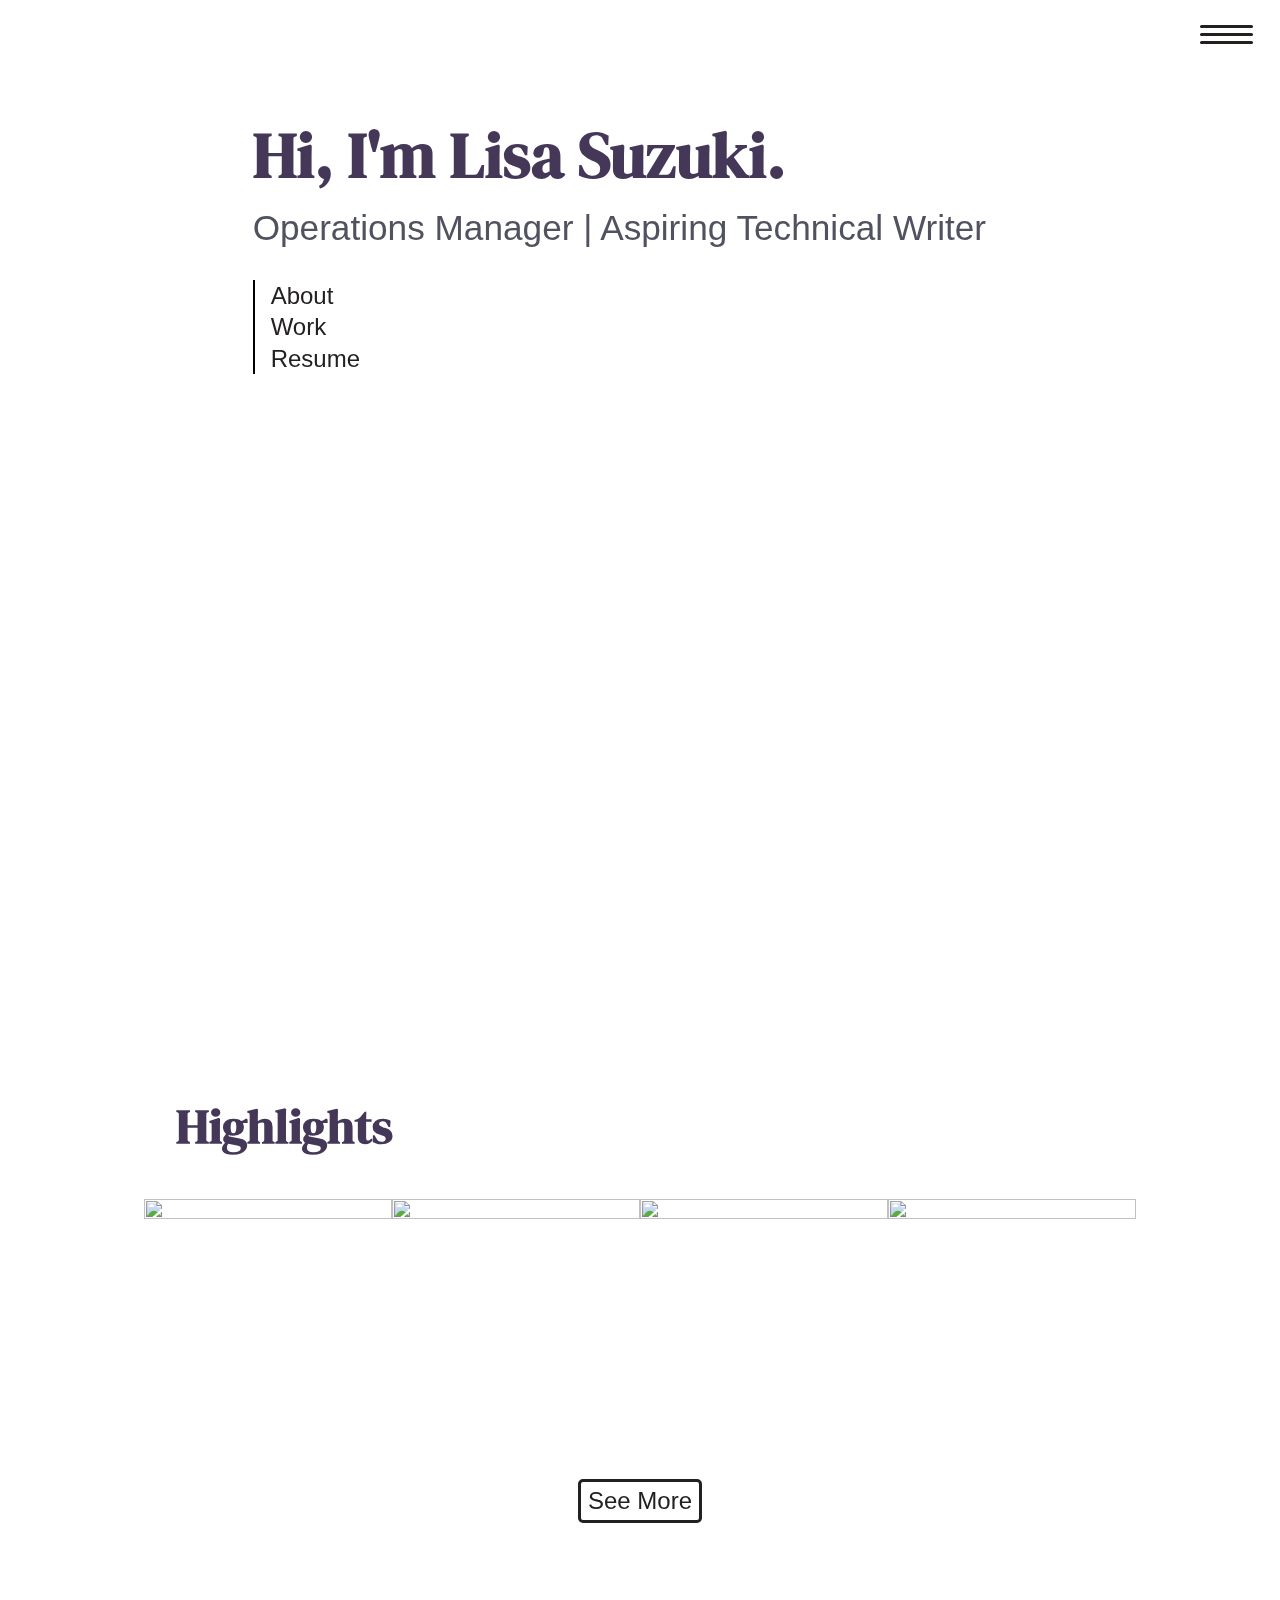
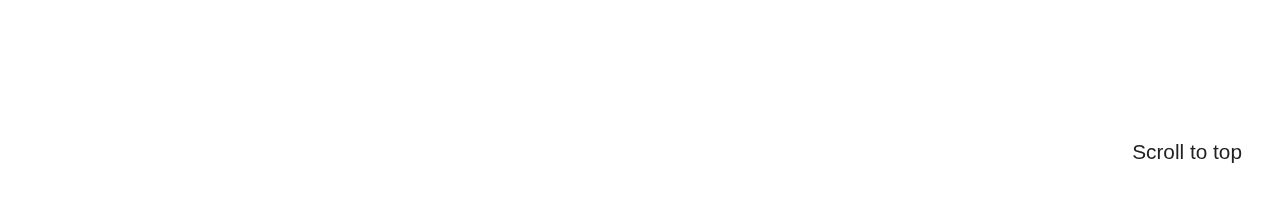
==== index.html @ 424a1374 "First commit" ====
<!DOCTYPE html>
<html lang="en">
<head>
    <meta charset="UTF-8">
    <meta http-equiv="X-UA-Compatible" content="IE=edge">
    <meta name="viewport" content="width=device-width, initial-scale=1.0">
    <title>Lisa Suzuki</title>
    <script src="https://kit.fontawesome.com/bf3b8fd05c.js" crossorigin="anonymous"></script>
    <link rel="preconnect" href="https://fonts.googleapis.com">
    <link rel="preconnect" href="https://fonts.gstatic.com" crossorigin>
    <link href="https://fonts.googleapis.com/css2?family=DM+Serif+Display&family=Poppins:wght@300&display=swap" rel="stylesheet">
    <link rel="stylesheet" href="styles.css">
</head>
<body>
    <header id="header">
        <!-- Socials -->
        <ul class="social-list social-list--main">
            <li class="social-list__item">
                <a class="social-list__link" href="mailto:lisasuzuki1@gmail.com">
                    <i class="fa-solid fa-envelope"></i>
                </a>
            </li>
            <li class="social-list__item">
                <a class="social-list__link" href="https://github.com/lisa005">
                    <i class="fa-brands fa-github"></i>
                </a>
            </li>
            <li class="social-list__item">
                <a class="social-list__link" href="https://www.linkedin.com/in/lisasuzuki/">
                    <i class="fa-brands fa-linkedin-in"></i>
                </a>
            </li>
        </ul>
        <!-- Navigation -->
        <button class="nav-toggle" aria-label="toggle-navigation">
            <span class="hamburger"></span>
        </button>
        <nav class="nav">
            <ul class="nav__list">
                <li class="nav__item"><a href="index.html">Home</a></li>
                <li class="nav__item"><a href="about.html">About</a></li>
                <li class="nav__item"><a href="work.html">Work</a></li>
                <li class="nav__item"><a href="resume.html">Resume</a></li>
                <li class="nav__item"><a href="contact.html">Contact</a></li>
            </ul>
        </nav>
    </header>

    <!-- Main -->
    <section class="main" id="home">
        <div class="main-content">
            <div class="col1">
                <h1 class="section__title section__title--main" >
                Hi, I'm Lisa Suzuki.
                </h1> 
                <p class="section__subtitle section__subtitle--main">
                    Operations Manager | Aspiring Technical Writer
                </p>
                <div class="cta">
                    <ul class="cta-btn__list">
                        <li class="cta-btn"><a href="about.html">About</a></li>
                        <li class="cta-btn"><a href="work.html">Work</a></li>
                        <li class="cta-btn"><a href="resume.html">Resume</a></li>
                    </ul>
                </div>
            </div>
            <div class="col2">
                <img class="headshot" src="https://drive.google.com/uc?export=view&id=1xIZOQ8MfpaXcXSyoNAeSa58tVOit05UL" alt="">
            </div>
        </div>
        <div class="arrow-down__btn" id="arrow-down">
            <a href="#highlights" class="arrow-down arrow-bounce"><i class="fa-solid fa-arrow-down-long"></i></a>
        </div>
    </section>

    <!-- Highlights -->
    <section class="highlights" id="highlights">
        <div class="highlights__content">
            <h2 class="section__title section__title--highlights">
            Highlights
            </h2>
            <div class="portfolio-projects">
                <!-- Item #1 -->
                <div class="portfolio__item">
                    <a href="https://docs.google.com/document/d/19oENNnhOYqrOrd8UAsnpY02nN8G3Vg0a2EtV0fFKEw4/edit?usp=sharing" class="portfolio__link">
                        <img src="https://images.unsplash.com/photo-1582078926662-b63927d0108d?ixlib=rb-1.2.1&ixid=MnwxMjA3fDB8MHxwaG90by1wYWdlfHx8fGVufDB8fHx8&auto=format&fit=crop&w=1470&q=80" alt="" class="portfolio__img">
                        <div class="portfolio__item--overlay">
                            <div class="overlay__text">
                                <h3 class="item__title">Tutorial</h3>
                                <p class="item__desc">Create your GitHub Profile README</p> 
                            </div>
                        </div>
                    </a>
                </div>

                <!-- Item #2 -->
                <div class="portfolio__item">
                    <a href="https://docs.google.com/document/d/13A3d9CB9i2I7hEKwP_toS7kCRSdtEa2Hw5tIGyRtuUo/edit?usp=sharing" class="portfolio__link">
                        <img src="https://images.unsplash.com/photo-1601001435957-74f0958a93fb?ixlib=rb-1.2.1&ixid=MnwxMjA3fDB8MHxwaG90by1wYWdlfHx8fGVufDB8fHx8&auto=format&fit=crop&w=880&q=80" alt="" class="portfolio__img">
                        <div class="portfolio__item--overlay">
                            <div class="overlay__text">
                                <h3 class="item__title">How-To Guide</h3>
                                <p class="item__desc">How to add files to your GitHub repository</p> 
                            </div>
                        </div>
                    </a>
                </div>

                <!-- Item #3 -->
                <div class="portfolio__item">
                    <a href="https://docs.google.com/document/d/1HRZgvtm9RDyTSktu8YE-uiuGAkn19k6e6M-1iOgNTm0/edit?usp=sharing" class="portfolio__link">
                        <img src="https://images.unsplash.com/photo-1471897488648-5eae4ac6686b?ixlib=rb-1.2.1&ixid=MnwxMjA3fDB8MHxwaG90by1wYWdlfHx8fGVufDB8fHx8&auto=format&fit=crop&w=687&q=80" alt="" class="portfolio__img">
                        <div class="portfolio__item--overlay">
                            <div class="overlay__text">
                                <h3 class="item__title">Reference</h3>
                                <p class="item__desc">UI components of GitHub Desktop</p>
                            </div>
                        </div>
                    </a>
                </div>

                <!-- Item #4 -->
                <div class="portfolio__item">
                    <a href="https://itieo-landing-page.pages.dev/" class="portfolio__link">
                        <img src="https://drive.google.com/uc?id=19ysJeyk-ONMLa8gieAEtKri6s05YzTJR" alt="" class="portfolio__img">
                        <div class="portfolio__item--overlay">
                            <div class="overlay__text">
                                <h3 class="item__title">Landing Page</h3>
                                <p class="item__desc">Demo landing page for ITI Electro-Optics company</p> 
                            </div>
                        </div>
                    </a>
                </div>
            </div>
            <div class="portfolio__btn--container">
                <a href="work.html" class="portfolio__btn">See More</a>
            </div>
        </div>
    </section>

    <!-- Footer -->
    <footer>
        <button id="pageup__btn">
            <span class="pageup__btn--icon">
                <i class="fa-solid fa-arrow-up-long"></i>
            </span>
            <span class="pageup__btn--text">
                Scroll to top
            </span>
        </button>
    </footer>
    <script src="app.js"></script>
</body>
</html>
---- styles.css ----
body, html {
    margin: 0;
    padding: 0;
}

*, 
*::before,
*::after {
    box-sizing: border-box;
    scroll-behavior: smooth;
}

:root {
    --ff-primary: 'DM Serif Display', serif;
    --ff-secondary: 'Poppings', sans-serif;

    --fw-reg: 300;
    --fw-bold: 900;
 
    --clr-light: #F5F5F5;
    --clr-dark: #232020;
    --clr-accent: #443758;
    --clr-secondary: #51525f;
    --clr-pop: #DA4471;

    --fs-h1: 2.8rem;
    --fs-h2: 2rem;
    --fs-h3: 1.5rem;
    --fs-body: 1.25rem;
    --fs-btn: 1.3rem;
}

/* Typography & Sizing*/
img {
    display: block;
    max-width: 100%;
}

h1,
h2,
h3 {
    font-family: var(--ff-primary);
    color: var(--clr-accent);
}

h1 {
    font-size: var(--fs-h1);
    font-weight: var(--fw-bold);
}

h2 {
    font-size: var(--fs-h2);
    font-weight: var(--fw-bold);
}

p {
    font-family: var(--ff-secondary);
    font-size: var(--fs-body);
    font-weight: var(--fw-reg);
    color: var(--clr-dark);
}

.section__title,
.section__subtitle {
    line-height: 1.1;
}

.section__title {
    margin-bottom: 0.3em;
}

.section__subtitle--main {
    font-size: var(--fs-h3);
    color: var(--clr-secondary);
    margin: 0;
}

.nav__item a {
    font-size: 2.5rem;
    font-family: var(--ff-secondary);
}

i.fa-envelope,
i.fa-github,
i.fa-linkedin-in {
    font-size: 1.5rem;
}

.cta-btn a {
    font-family: var(--ff-secondary);
    font-size: var(--fs-btn);
}

@media (min-width: 800px) {
    :root {
        --fs-h1: 4rem;
        --fs-h2: 3rem;
        --fs-h3: 2.2rem;
        --fs-body: 1.4rem;
        --fs-btn: 1.5rem;
    }

    .nav__item, 
    i.fa-envelope,
    i.fa-github,
    i.fa-linkedin-in {
        font-size: 2rem;
    }
}

/* Header */
header {
    display: flex;
    flex-direction: row;
    justify-content: space-between;
    height: 5vh;
}

.social-list__item {
    padding: 0.5em;
    align-items: center;
}

.social-list {
    list-style: none;
    display: flex;
    flex-direction: row;
    padding-top: 1rem;
    padding-bottom: 1rem;
}

.social-list__link {
    color: var(--clr-dark);
}

.nav {
    position: fixed;
    background: var(--clr-light);
    color: var(--clr-dark);
    top: 0;
    bottom: 0;
    left: 0;
    right: 0;
    z-index: -100;

    opacity: 0;
    transition: 0.4s ease-in-out;
}

.nav__list {
    list-style: none;
    display: flex;
    height: 100%;
    flex-direction: column;
    align-items: center;
    justify-content: space-evenly;
}

.nav__item a {
    padding: 0.5em;
    text-decoration: none;
    color: var(--clr-dark);
}

.nav__item a:hover {
    color: var(--clr-pop);
    transition: all 0.3s ease-in-out;
} 

.nav-toggle {
    padding: 0.5em;
    background: transparent;
    border: 0;
    cursor: pointer;
    position: absolute;
    right: 1.5em;
    top: 2em;
    z-index: 1000;
}

.hamburger {
    display: block;
    position: relative;
}

.hamburger,
.hamburger::before, 
.hamburger::after {
    background: var(--clr-dark);
    width: 4em;
    height: 3px;
    border-radius: 1em;
    transition: transform 250ms ease-in-out;
}

.hamburger::before, 
.hamburger::after {
    content: '';
    position: absolute;
    left: 0;
    right: 0;
    background: var(--clr-dark);
}

.hamburger::before { top: 8px; }

.hamburger::after { bottom: 8px; }

.nav-open .nav {
    z-index: 100;
    opacity: 1;
}

.nav-open .hamburger {
    transform: rotate(45deg);
}   

.nav-open .hamburger::before {
    opacity: 0;
}

.nav-open .hamburger::after {
    transform: rotate(90deg) translate(6px);
}

/* Main Section */
.main  {
    min-height: 95vh;
}

.main-content {
    padding-top: 2rem;
}

.section__title,
.section__subtitle,
.cta {
    padding: 0 3rem 0 3rem;
}

.main img {
    transform: scale(0.7);
}

.cta {
    margin-top: 2rem;

}
.cta-btn__list {
    list-style: none;
    display: flex;
    flex-direction: column;
    align-items: flex-start;
    padding-left: 1em;
    line-height: 1.3;
    border-left: 2px solid black;
}

.cta-btn a {
    text-decoration: none;
    color: var(--clr-dark);
}

@media (min-width: 800px) {
    .main {
        display: flex; 
        flex-direction: column;
        align-items: center;
    }
    
    .section__title,
    .section__subtitle,
    .cta {
        padding-right: 0;
        padding-left: 7rem;
    }

    .main-content {
        width: 90%;
        display: grid;
        grid-auto-flow: column;
        align-items: center;
        justify-items: center;
    }
}

/* Scroll Arrow */
.arrow-down {
    display: flex;
    justify-content: center;
    text-decoration: none;
    color: var(--clr-dark);
    font-size: var(--fs-body);
    padding-top: 1rem;
    animation-duration: 2s;
    animation-iteration-count: infinite;
}

.arrow-bounce {
    animation-name: arrow-bounce;
    animation-timing-function: ease;
}

@keyframes arrow-bounce {
    0%   { transform: translateY(0); }
    50%  { transform: translateY(-20px); }
    100% { transform: translateY(0); }
}

/* Highlights Section */
.highlights {
    min-height: 90vh;
}

.section__title--highlights {
    padding-top: 10rem;
    padding-bottom: 2rem;
}

/* Portfolio Module */

.portfolio-projects {
    display: grid;
    grid-template-columns: repeat(auto-fit, minmax(200px, 1fr));
    margin: 0 5em;
}

.portfolio__item {
    position: relative;
    overflow: hidden;
}

.portfolio__img {
    width: 100%;
    aspect-ratio: 1 / 1;
    object-fit: cover;
    transition: transform 750ms ease-in-out;
}

.portfolio__item:hover img {
    filter: blur(4px);
    -webkit-filter: blur(4px);
}

.portfolio__item--overlay {
    position: absolute;
    top: 0;
    bottom: 0;
    left: 0;
    right: 0;
    height: 100%;
    width: 100%;
    opacity: 0;
    transition: 0.5s ease;
    background-color: black;
}

.portfolio__item:hover .portfolio__item--overlay {
    opacity: 0.85;
}

.overlay__text {
    position: absolute; 
    top: 50%;
    left: 50%;  
    -webkit-transform: translate(-50%, -50%);
    -ms-transform: translate(-50%, -50%);
    transform: translate(-50%, -50%);
    text-align: center;
}

.item__title {
    font-size: var(--fs-h3);
    color: var(--clr-light);
    margin: 0 0 0.3em 0;
    line-height: 1;
    font-weight: var(--fw-reg);
}

.item__desc {
    color: var(--clr-light);
    margin: 0;
}

.portfolio__btn--container {
    display: flex;
    justify-content: center;
    padding-top: 2rem;
    padding-bottom: 2rem;
}

.portfolio__btn {
    text-decoration: none;
    font-family: var(--ff-secondary);
    border: solid 3px var(--clr-dark);
    border-radius: 5px;
    padding: 0.2em 0.3em;
    font-size: var(--fs-btn);
    color: var(--clr-dark);
}

.portfolio__btn:hover {
    cursor: pointer;
    background-color: var(--clr-dark);
    transition: 0.3s ease-in-out;
    color: var(--clr-light);
}
    

@media (min-width: 800px) {
    .highlights {
        display: flex; 
        flex-direction: column;
        align-items: center;
    }
    .highlights__content {
        width: 90%;
    }
}

footer {
    padding: 2rem;
    display: flex;
    justify-content: right;
}

#pageup__btn {
    display: flex;
    flex-direction: column;
    height: 50px;
    background: none;
    border: none;
    outline: none;
    align-items: center;
    justify-content: center;
    color: var(--clr-dark);
    padding-bottom: 2rem;
}

#pageup__btn:hover {
    cursor: pointer;
}

.pageup__btn--text {
    font-family: var(--ff-secondary);
    font-size: 1.3rem;
}

.pageup__btn--icon {
    font-size: 1.5rem;
}

/* About Page */

.about {
    display: flex;
    justify-content: center;
    align-items: center;
}

.about img {
    transform: scale(0.7);
}

.about__desc {
    border-left: solid 2px var(--clr-dark);
}

@media (min-width: 800px) {
    .about__container {
        width: 80%;
        display: grid;
        grid-auto-flow: column;
        gap: 2rem;
        justify-items: center;
        align-items: center;
    }

    .about__desc {
        margin-left: 7rem;
    }

    .section__subtitle--about {
        padding-left: 1em;
    }    
}

/* Resume Page */

.resume__header {
    padding-top: 2rem;
    display: flex; 
    flex-direction: column;
    justify-content: space-between;
}

.download-resume__btn {
    display: flex;
    align-items: center;
    padding-left: 3rem;
    padding-top: 0.5rem;
    justify-content: left;
}

#download__btn {
    display: flex;
    flex-direction: row;
    padding: 0.2em 0.3em;
    border: solid 3px var(--clr-dark);
    border-radius: 5px;
    background: none;
    justify-content: center;
    align-items: center;
    text-decoration: none;
}

#download__btn:hover {
    cursor: pointer;
    background-color: var(--clr-dark);
    transition: 0.5s ease-in-out;
}

.download__btn--text, 
.download__btn--icon {
    color: var(--clr-dark); 
}
 
.download__btn--text {
    font-size: var(--fs-btn);
    font-family: var(--ff-secondary);
}

.download__btn--icon {
    font-size: 1.5rem;
    padding-left: 0.3em;
}

#download__btn:hover .download__btn--text, 
#download__btn:hover .download__btn--icon {
    color: var(--clr-light);
} 

.resume {
    display: flex;
    justify-content: center;
    align-items: center;
}

.resume__body {
    padding: 3rem;
}

.resume__heading {
    font-family: var(--ff-primary);
    font-weight: var(--fw-bold);
    font-size: var(--fs-h3);
    color: var(--clr-dark);
    margin-bottom: 0.5em;
}

.resume__section {
    margin-top: 3em;
}

.resume__subsection {
    margin-bottom: 2.5em;
}

.resume__text, 
.resume__list,
.resume__date,
.resume__jobtitle {
    font-family: var(--ff-secondary);
    font-weight: var(--fw-reg);
    color: var(--clr-dark);
    
}

.resume__jobtitle, 
.resume__date {
    font-size: var(--fs-body);
}

.resume__text, 
.resume__list {
    font-size: 1.125rem;
}

.resume__jobtitle {
    margin-top: 0;
    margin-bottom: 0;
}

.resume__date {
    color: var(--clr-secondary);
    margin-bottom: 0.2em;
}

.resume__text--education {
    margin-top: 0;
    margin-bottom: 0.3em;
}

@media (min-width: 800px) {
    .resume__container{
        width: 85%;
    }

    .download-resume__btn {
        padding-left: 7rem;
    }
    .resume__body {
        padding: 3rem 7rem;
    }

    .resume__text, 
    .resume__list {
        font-size: 1.2rem;
    }
}

/* Work Page */

.section__title--work {
    margin-top: 1.5em;
}

.section__subtitle--work {
    font-family: var(--ff-secondary);
    font-weight: var(--fw-reg);
    color: var(--clr-dark);
    font-size: var(--fs-h3);
    margin-top: 1.2em;
}

.writing-list {
    list-style: none;
    border-left: solid 2px var(--clr-dark);
}

.writing-list__item h3 {
    font-family: var(--ff-secondary);
    font-size: var(--fs-btn);
    color: var(--clr-dark);
    font-weight: var(--fw-reg);
}

.writing-list__item h3 {
    margin-bottom: 0.2em;
}

ul.writing-list {
    padding-left: 1em;
    margin: 0 3rem;
}

.writing__link {
    text-decoration: none;
}

.writing__link {
    display: inline-block;
    position: relative;
}

.writing-list__item {
    position: relative;
    display: block;
}

.writing__link h3::after {
    content: '';
    position: absolute;
    bottom: 0;
    left: 0;
    right: 0;
    width: 100%;
    height: 3px;
    transform: scaleX(0);
    background: var(--clr-dark);
    opacity: 0.3;

    transition: transform 0.3s;    
}

.writing__link h3:hover::after{
    transform: scaleX(1);    
}


.projects__section {
    padding-bottom: 3rem;
}

@media (min-width: 800px) {
    .writing-list {
        padding-left: 7rem;
    }

    ul.writing-list {
        padding-left: 1em;
        margin: 0 8rem;
    }    

    .portfolio-projects--work {
        margin: 0 7em;
    }
}

/* Contact Page */

.contact {
    display: flex;
    align-items: center;
    flex-direction: column;
}

.section__title--contact {
    width: 60%;
    padding-left: 0;
    padding-top: 1em;
    margin-bottom: 0.5em;
}

.form__container {
   width: 60%;
}

.form__inputs {
    display: grid;
    grid-template-columns: 1fr;
}

.form__inputs input,
.form__textarea textarea {
    font-size: var(--fs-btn);
    font-family: var(--ff-secondary);
    color: var(--clr-dark);
    border: solid 3px var(--clr-dark)
}

.form__inputs input {
    margin-bottom: -2px;
    padding: 0.4em;
    width: 100%;
}

.form__textarea textarea {
    width: 100%;
    height: 100%;
}

textarea {
    padding-left: 0.3em;
}

.form__btn button,
.close__btn {
    font-size: var(--fs-btn);
    font-family: var(--ff-secondary);
    color: var(--clr-dark);
    padding: 0.2em 0.8em;
    border: solid 3px var(--clr-dark);
    border-radius: 5px;
    background: none;
}

.form__btn {
    padding-top: 1em;
}

.form__btn button:hover,
.close__btn:hover {
    cursor: pointer;
    background-color: var(--clr-dark);
    transition: 0.3s ease-in-out;
    color: var(--clr-light);
}

.form-submit__modal {
    display: none;
    position: fixed;
    z-index: 1;
    left: 0;
    top: 0;
    width: 100%;
    height: 100%;
    overflow: auto;
    background-color: rgb(0, 0, 0); /* Fallback color */
    background-color: rgba(0,0,0,0.4); /* Black w/ opacity */
    padding-top: 15em;
    transition: 0.3s ease-in-out;
}

.modal__content {
    background-color: var(--clr-light);
    width: 60%;
    margin: auto;
    padding: 1.5rem;
    border-radius: 4px;
} 

.modal__content h2 {
    text-align: center;
    margin: 0;
    font-family: var(--ff-secondary);
    font-weight: var(--fw-reg);
    color: var(--clr-dark);
}

.modal__content p {
    text-align: center;
}

.close__btn {
    display: table;
    margin: 0 auto;
    
}

@media (min-width: 800px) {
    .form__container,
    .section__title--contact {
        width: 50%;
    }

    .modal__content {
        width: 40%;
    }

    .form-submit__modal {
        padding-top: 18em;
    }
}
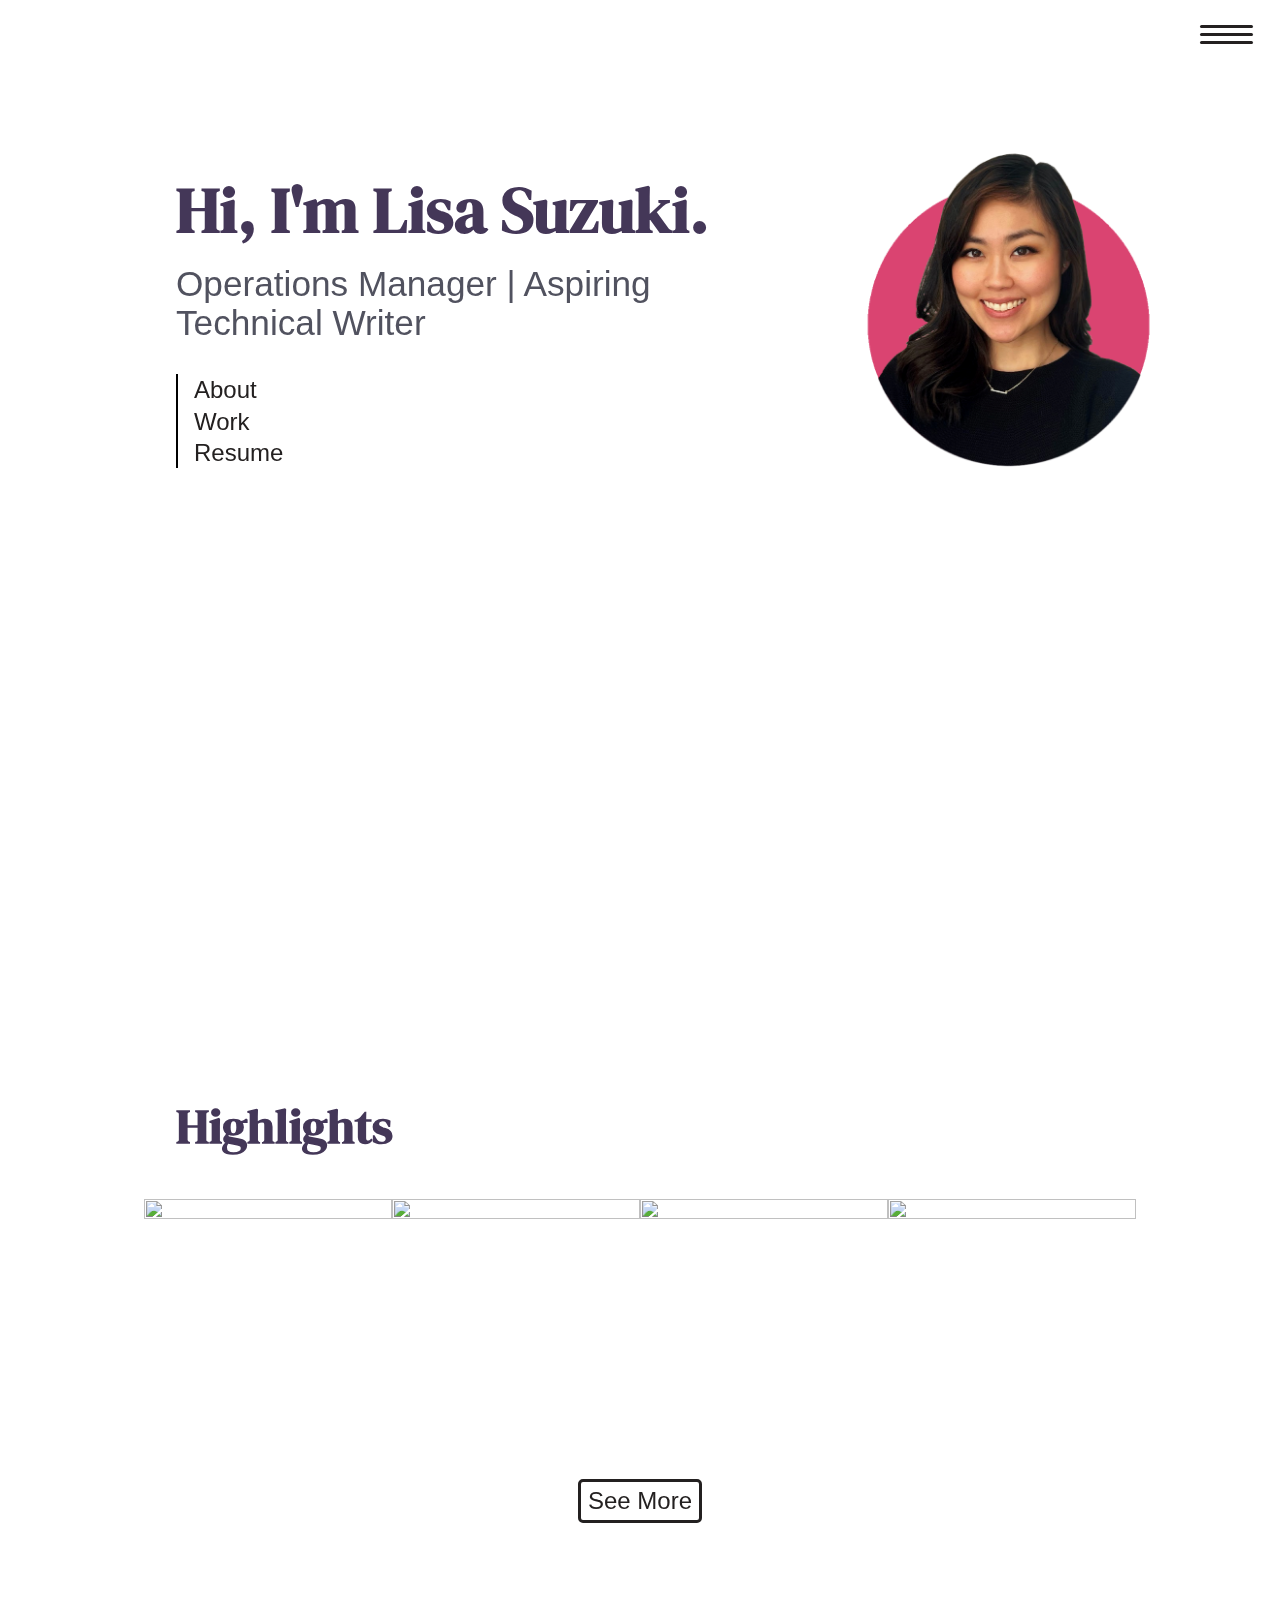
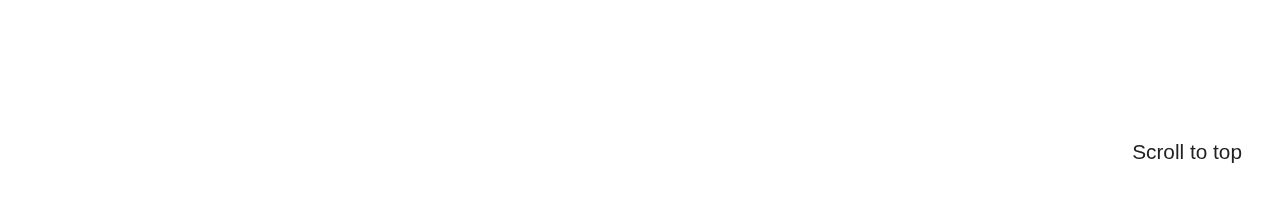
==== commit 3dabc34f: "Edit headshot img src" ====
--- a/index.html
+++ b/index.html
@@ -65,7 +65,7 @@
                 </div>
             </div>
             <div class="col2">
-                <img class="headshot" src="https://drive.google.com/uc?export=view&id=1xIZOQ8MfpaXcXSyoNAeSa58tVOit05UL" alt="">
+                <img class="headshot" src="Headshot.png" alt="">
             </div>
         </div>
         <div class="arrow-down__btn" id="arrow-down">
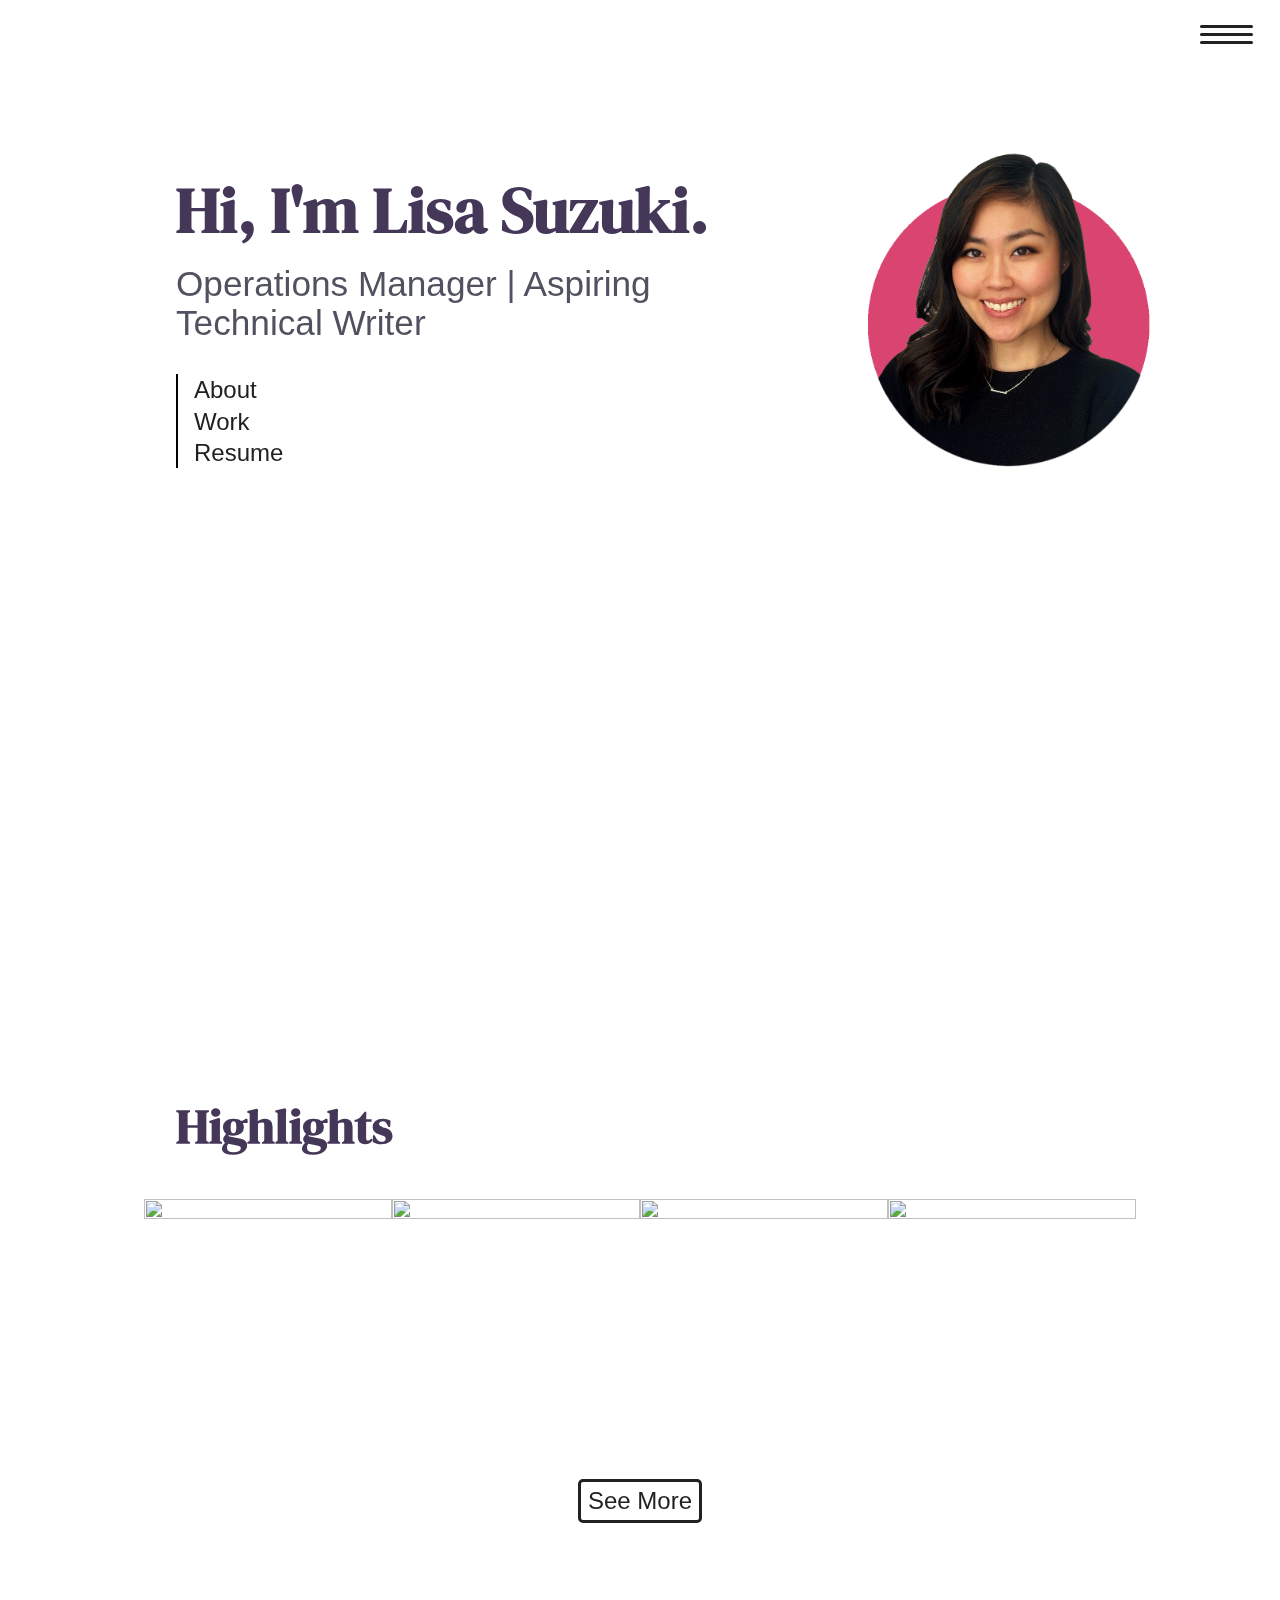
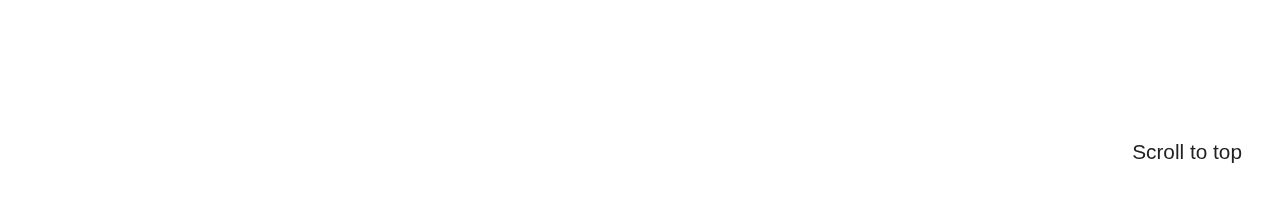
==== commit 46ae6bbe: "Edit links" ====
--- a/index.html
+++ b/index.html
@@ -16,7 +16,7 @@
         <!-- Socials -->
         <ul class="social-list social-list--main">
             <li class="social-list__item">
-                <a class="social-list__link" href="mailto:lisasuzuki1@gmail.com">
+                <a class="social-list__link" href="contact.html">
                     <i class="fa-solid fa-envelope"></i>
                 </a>
             </li>
--- a/styles.css
+++ b/styles.css
@@ -154,10 +154,11 @@
     flex-direction: column;
     align-items: center;
     justify-content: space-evenly;
+    padding-left: 0;
 }
 
 .nav__item a {
-    padding: 0.5em;
+    /* padding: 0.5em; */
     text-decoration: none;
     color: var(--clr-dark);
 }
@@ -456,14 +457,20 @@
     display: flex;
     justify-content: center;
     align-items: center;
+    margin-top: 3em;
 }
 
 .about img {
     transform: scale(0.7);
-}
-
-.about__desc {
+    margin-left: auto;
+    margin-right: auto; 
+    width: 80%
+}
+
+.about__desc .section__subtitle--about{
     border-left: solid 2px var(--clr-dark);
+    padding-left: 1em;
+    margin-left: 3rem;
 }
 
 @media (min-width: 800px) {
@@ -477,12 +484,8 @@
     }
 
     .about__desc {
-        margin-left: 7rem;
-    }
-
-    .section__subtitle--about {
-        padding-left: 1em;
-    }    
+        margin-left: 4rem;
+    }
 }
 
 /* Resume Page */
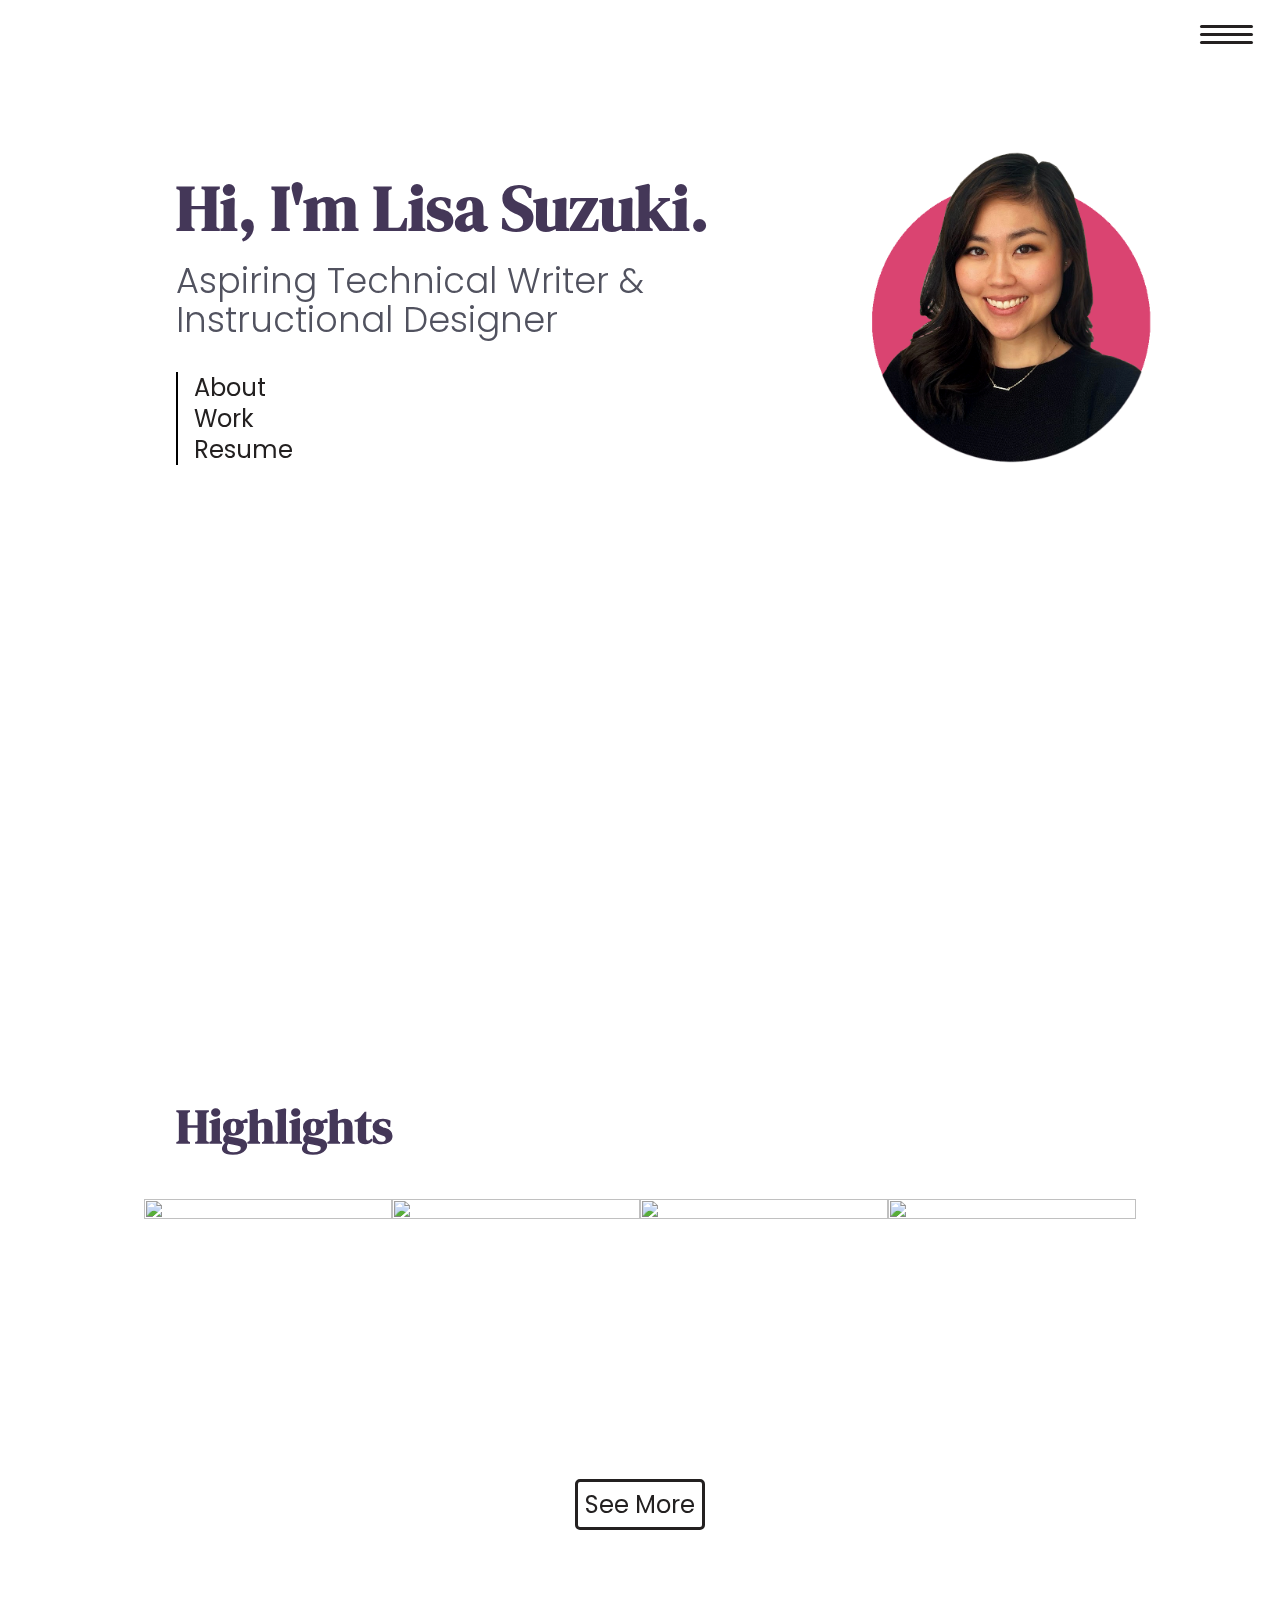
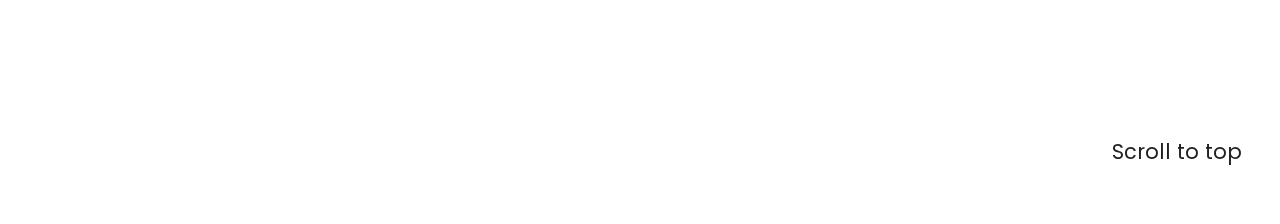
==== commit cbd9e88a: "Update title, header, meta tag for indexing" ====
--- a/index.html
+++ b/index.html
@@ -4,7 +4,9 @@
     <meta charset="UTF-8">
     <meta http-equiv="X-UA-Compatible" content="IE=edge">
     <meta name="viewport" content="width=device-width, initial-scale=1.0">
-    <title>Lisa Suzuki</title>
+    <title>Lisa Suzuki | Operations Manager | Aspiring Technical Writer & Instructional Designer</title>
+    <meta name="description" content="Lisa Suzuki is an aspiring technical writer and instructional designer based in 
+    Los Angeles with a B.A. in Sociology from the University of California, Berkeley.
     <script src="https://kit.fontawesome.com/bf3b8fd05c.js" crossorigin="anonymous"></script>
     <link rel="preconnect" href="https://fonts.googleapis.com">
     <link rel="preconnect" href="https://fonts.gstatic.com" crossorigin>
@@ -54,7 +56,7 @@
                 Hi, I'm Lisa Suzuki.
                 </h1> 
                 <p class="section__subtitle section__subtitle--main">
-                    Operations Manager | Aspiring Technical Writer
+                    Aspiring Technical Writer & Instructional Designer
                 </p>
                 <div class="cta">
                     <ul class="cta-btn__list">
--- a/styles.css
+++ b/styles.css
@@ -12,7 +12,7 @@
 
 :root {
     --ff-primary: 'DM Serif Display', serif;
-    --ff-secondary: 'Poppings', sans-serif;
+    --ff-secondary: 'Poppins', sans-serif;
 
     --fw-reg: 300;
     --fw-bold: 900;
@@ -379,6 +379,8 @@
 }
 
 .item__desc {
+    font-size: var(--fs-body);
+    line-height: 1;
     color: var(--clr-light);
     margin: 0;
 }
@@ -550,8 +552,10 @@
 }
 
 .resume__body {
-    padding: 3rem;
-}
+    padding: 1.5rem 3rem 3rem 3rem;
+    margin-top: 0;
+}
+
 
 .resume__heading {
     font-family: var(--ff-primary);
@@ -565,6 +569,10 @@
     margin-top: 3em;
 }
 
+.resume__section--summary {
+    margin-top: 0;
+}
+
 .resume__subsection {
     margin-bottom: 2.5em;
 }
@@ -613,7 +621,7 @@
         padding-left: 7rem;
     }
     .resume__body {
-        padding: 3rem 7rem;
+        padding: 1.5rem 7rem 3rem 7rem;
     }
 
     .resume__text, 
@@ -693,6 +701,14 @@
 
 .projects__section {
     padding-bottom: 3rem;
+}
+
+.title-smaller {
+    font-size: 1.8rem;
+}
+
+.desc-smaller {
+    font-size: 1.2rem;
 }
 
 @media (min-width: 800px) {
@@ -818,7 +834,6 @@
 .close__btn {
     display: table;
     margin: 0 auto;
-    
 }
 
 @media (min-width: 800px) {
